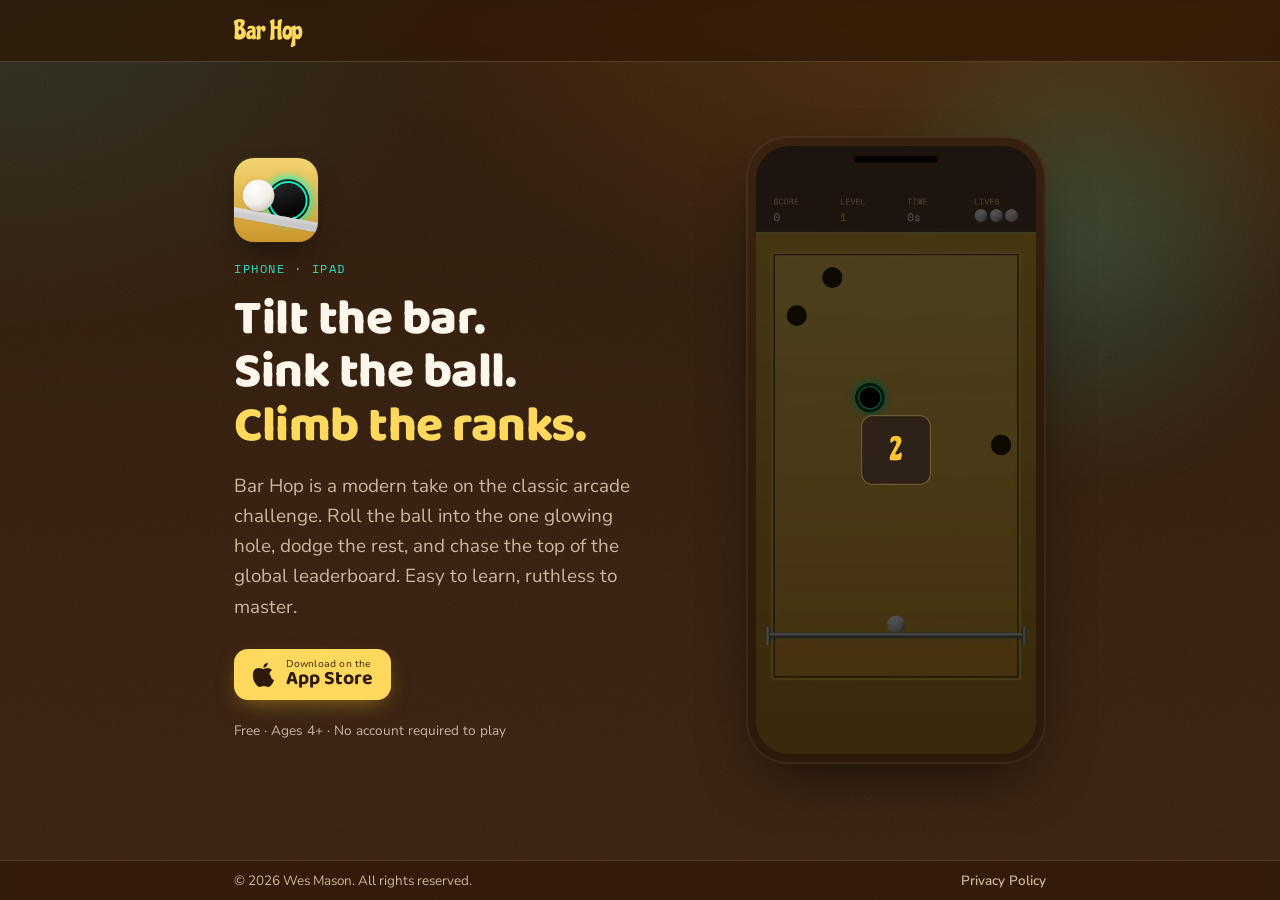
==== index.html @ 06c2917f "SEO: fix canonical to barhoparcade.com, add game structured data, sitemap, robots; iPhone/iPad only " ====
<!DOCTYPE html>
<html lang="en">
<head>
  <meta charset="UTF-8" />
  <meta name="viewport" content="width=device-width, initial-scale=1.0" />

  <title>Bar Hop Game — Free Tilt-and-Roll Arcade Puzzle for iPhone &amp; iPad</title>
  <meta name="description" content="Play Bar Hop — a free arcade puzzle game for iPhone &amp; iPad. Tilt the bar, roll the ball into the one glowing hole, and climb the global leaderboard. Easy to learn, ruthless to master." />
  <meta name="keywords" content="Bar Hop, Bar Hop game, Bar Hop arcade, tilt ball game, arcade puzzle game iPhone, free iOS game" />
  <meta name="theme-color" content="#1a0f07" />
  <link rel="canonical" href="https://barhoparcade.com/" />

  <!-- Favicons -->
  <link rel="icon" type="image/png" href="assets/app-icon.png" />
  <link rel="apple-touch-icon" href="assets/app-icon.png" />

  <!-- Open Graph / social sharing -->
  <meta property="og:type" content="website" />
  <meta property="og:site_name" content="Bar Hop" />
  <meta property="og:url" content="https://barhoparcade.com/" />
  <meta property="og:title" content="Bar Hop Game — Free Arcade Puzzle for iPhone &amp; iPad" />
  <meta property="og:description" content="Tilt the bar, roll the ball into the glowing hole, and climb the global leaderboard. A free arcade puzzle game on the App Store." />
  <meta property="og:image" content="https://barhoparcade.com/assets/app-icon.png" />
  <meta property="og:image:width" content="1024" />
  <meta property="og:image:height" content="1024" />
  <meta name="twitter:card" content="summary_large_image" />
  <meta name="twitter:title" content="Bar Hop Game — Free Arcade Puzzle for iPhone &amp; iPad" />
  <meta name="twitter:description" content="Tilt the bar, roll the ball into the glowing hole, and climb the global leaderboard. A free arcade puzzle game on the App Store." />
  <meta name="twitter:image" content="https://barhoparcade.com/assets/app-icon.png" />

  <!-- Structured data so Google recognizes this as the Bar Hop game -->
  <script type="application/ld+json">
  {
    "@context": "https://schema.org",
    "@type": "SoftwareApplication",
    "name": "Bar Hop",
    "alternateName": "Bar Hop Game",
    "url": "https://barhoparcade.com/",
    "image": "https://barhoparcade.com/assets/app-icon.png",
    "description": "Bar Hop is a free arcade puzzle game for iPhone and iPad. Tilt the bar, roll the ball into the one glowing hole, dodge the rest, and climb the global leaderboard.",
    "applicationCategory": "GameApplication",
    "operatingSystem": "iOS 15.1 or later, iPadOS",
    "downloadUrl": "https://apps.apple.com/us/app/bar-hop-game/id6760240128",
    "installUrl": "https://apps.apple.com/us/app/bar-hop-game/id6760240128",
    "author": { "@type": "Person", "name": "Wesley Mason" },
    "offers": { "@type": "Offer", "price": "0", "priceCurrency": "USD" }
  }
  </script>

  <!-- Fonts: rounded, playful headline to match the in-game wordmark -->
  <link rel="preconnect" href="https://fonts.googleapis.com" />
  <link rel="preconnect" href="https://fonts.gstatic.com" crossorigin />
  <link href="https://fonts.googleapis.com/css2?family=Baloo+2:wght@600;700;800&family=Chicle&family=Nunito+Sans:wght@400;600;700;800&family=Space+Mono:wght@400;700&display=swap" rel="stylesheet" />

  <link rel="stylesheet" href="styles.css" />

  <!-- Enable scroll-reveal only when JS is on; page is fully visible without JS -->
  <script>document.documentElement.classList.add('js');</script>
</head>
<body class="home">

  <!-- ===== Sticky header ===== -->
  <header class="site-header">
    <a class="brand" href="#top" aria-label="Bar Hop home">
      <span class="brand-name">Bar Hop</span>
    </a>
  </header>

  <main id="top">

    <!-- ===== Hero ===== -->
    <section class="hero">
      <div class="hero-glow" aria-hidden="true"></div>
      <div class="hero-inner">
        <div class="hero-copy reveal">
          <img class="hero-icon" src="assets/app-icon.png" alt="Bar Hop app icon" width="96" height="96" />
          <p class="eyebrow">iPhone · iPad</p>
          <h1 class="hero-title">Tilt the bar.<br />Sink the ball.<br /><span class="accent">Climb the ranks.</span></h1>
          <p class="hero-sub">Bar Hop is a modern take on the classic arcade challenge. Roll the ball into the one glowing hole, dodge the rest, and chase the top of the global leaderboard. Easy to learn, ruthless to master.</p>

          <div class="hero-actions">
            <a class="app-store-badge" href="https://apps.apple.com/us/app/bar-hop-game/id6760240128" target="_blank" rel="noopener" aria-label="Download Bar Hop on the App Store">
              <svg class="badge-apple" viewBox="0 0 384 512" aria-hidden="true" focusable="false"><path fill="currentColor" d="M318.7 268.7c-.2-36.7 16.4-64.4 50-84.8-18.8-26.9-47.2-41.7-84.7-44.6-35.5-2.8-74.3 20.7-88.5 20.7-15 0-49.4-19.7-76.4-19.7C32.3 141.2-8.4 184.8-8.4 282.7c0 28.9 5.3 58.8 15.9 89.7 14.2 40.5 65.5 140.1 119 138.5 28-.7 47.8-19.9 84.2-19.9 35.3 0 53.6 19.9 84.7 19.9 53.9-.8 100.3-91.3 113.8-131.9-72.3-34.1-68.5-99.8-68.5-110.3zM263.9 100.5c25.7-30.5 23.4-58.3 22.6-68.3-22.7 1.3-49 15.5-64 33-16.6 18.7-26.3 41.9-24.2 67.7 24.5 1.9 46.9-10.6 65.6-32.4z"/></svg>
              <span class="badge-text">
                <span class="badge-small">Download on the</span>
                <span class="badge-large">App Store</span>
              </span>
            </a>
            <p class="hero-meta">Free · Ages 4+ · No account required to play</p>
          </div>
        </div>

        <div class="hero-device reveal">
          <div class="phone phone-float">
            <video
              autoplay muted loop playsinline
              preload="auto"
              poster="assets/gameplay-poster.jpg"
              width="600" height="1304"
              aria-label="Bar Hop gameplay: a ball balanced on a tilting bar weaves toward the glowing green hole while dodging black holes.">
              <source src="assets/gameplay.webm" type="video/webm" />
              <source src="assets/gameplay.mp4" type="video/mp4" />
            </video>
          </div>
        </div>
      </div>
    </section>

  </main>

  <!-- ===== Footer ===== -->
  <footer class="site-footer">
    <div class="footer-inner">
      <p class="footer-copy">© <span id="year">2026</span> Wes Mason. All rights reserved.</p>
      <nav class="footer-links" aria-label="Footer">
        <a href="privacy.html">Privacy Policy</a>
      </nav>
    </div>
  </footer>

  <script>
    // Set current year
    document.getElementById('year').textContent = new Date().getFullYear();

    // Scroll-reveal (progressive enhancement)
    (function () {
      var els = document.querySelectorAll('.reveal');
      if (!('IntersectionObserver' in window) || window.matchMedia('(prefers-reduced-motion: reduce)').matches) {
        els.forEach(function (el) { el.classList.add('visible'); });
        return;
      }
      var io = new IntersectionObserver(function (entries) {
        entries.forEach(function (entry) {
          if (entry.isIntersecting) {
            entry.target.classList.add('visible');
            io.unobserve(entry.target);
          }
        });
      }, { threshold: 0.12, rootMargin: '0px 0px -40px 0px' });
      els.forEach(function (el) { io.observe(el); });
    })();
  </script>
</body>
</html>
---- styles.css ----
/* =========================================================
   Bar Hop — landing page styles
   Palette pulled straight from the game:
   warm gold/amber field · deep chocolate chrome ·
   bright yellow buttons · glowing teal target hole
   ========================================================= */

:root {
  --bg:          #2e1a0a;   /* warm dark cocoa */
  --bg-2:        #3a2210;   /* mid brown */
  --surface:     #4a2e16;   /* card brown */
  --surface-2:   #573519;   /* raised brown */
  --line:        rgba(255, 226, 170, 0.18);

  --gold:        #ffc829;   /* bright button yellow */
  --gold-strong: #ffd60a;
  --amber:       #e8941f;   /* play-field orange */
  --teal:        #2fe0c8;   /* glowing target hole */
  --teal-soft:   rgba(47, 224, 200, 0.18);

  --text:        #fdf6ea;   /* warm white */
  --muted:       #cbb79c;   /* warm gray */
  --ball:        #ffffff;

  --maxw: 1120px;
  --radius: 18px;
  --shadow: 0 24px 60px -20px rgba(0, 0, 0, 0.65);
  --header-h: 62px;
  --footer-h: 40px;

  --font-head: "Baloo 2", system-ui, -apple-system, "Segoe UI", sans-serif;
  --font-body: "Nunito Sans", system-ui, -apple-system, "Segoe UI", Roboto, sans-serif;
}

* { box-sizing: border-box; }

html { scroll-behavior: smooth; }

body {
  margin: 0;
  font-family: var(--font-body);
  color: var(--text);
  background:
    radial-gradient(1200px 700px at 80% -10%, rgba(232, 148, 31, 0.22), transparent 60%),
    radial-gradient(900px 600px at 0% 0%, rgba(47, 224, 200, 0.12), transparent 55%),
    linear-gradient(180deg, var(--bg) 0%, var(--bg-2) 100%);
  background-attachment: fixed;
  line-height: 1.6;
  -webkit-font-smoothing: antialiased;
  text-rendering: optimizeLegibility;
}

/* Very slight film grain over the background (sits behind all content) */
body::before {
  content: "";
  position: fixed;
  inset: 0;
  z-index: -1;
  pointer-events: none;
  opacity: 0.06;
  background-image: url("data:image/svg+xml,%3Csvg xmlns='http://www.w3.org/2000/svg' width='220' height='220'%3E%3Cfilter id='g'%3E%3CfeTurbulence type='fractalNoise' baseFrequency='0.82' numOctaves='2' stitchTiles='stitch'/%3E%3CfeColorMatrix type='saturate' values='0'/%3E%3C/filter%3E%3Crect width='100%25' height='100%25' filter='url(%23g)'/%3E%3C/svg%3E");
}

img { max-width: 100%; display: block; }

a { color: var(--teal); text-decoration: none; }
a:hover { text-decoration: underline; }

h1, h2, h3 {
  font-family: var(--font-head);
  line-height: 1.08;
  margin: 0;
  letter-spacing: -0.01em;
}

:focus-visible {
  outline: 3px solid var(--teal);
  outline-offset: 3px;
  border-radius: 6px;
}

/* ---------- Buttons ---------- */
.btn {
  display: inline-flex;
  align-items: center;
  justify-content: center;
  font-family: var(--font-head);
  font-weight: 700;
  font-size: 0.95rem;
  padding: 0.6rem 1.15rem;
  border-radius: 999px;
  transition: transform 0.15s ease, box-shadow 0.15s ease, filter 0.15s ease;
  white-space: nowrap;
}
.btn:hover { text-decoration: none; }

.btn-gold {
  background: linear-gradient(180deg, var(--gold-strong), var(--gold));
  color: #3a2406;
  box-shadow: 0 8px 22px -8px rgba(255, 200, 41, 0.7);
}
.btn-gold:hover { transform: translateY(-2px); filter: brightness(1.04); }
.btn-gold:active { transform: translateY(0); }

/* ---------- App Store badge ---------- */
.app-store-badge {
  display: inline-flex;
  align-items: center;
  gap: 0.6rem;
  background: #FFD85E;
  color: var(--bg);
  padding: 0.62rem 1.15rem 0.62rem 1rem;
  border-radius: 14px;
  border: none;
  box-shadow: 0 8px 22px -8px rgba(255, 200, 41, 0.5);
  transition: transform 0.15s ease, box-shadow 0.15s ease, filter 0.15s ease;
}
.app-store-badge:hover {
  text-decoration: none;
  transform: translateY(-2px);
  filter: brightness(1.04);
  box-shadow: 0 14px 30px -10px rgba(255, 200, 41, 0.6);
}
.badge-apple { width: 26px; height: 26px; color: var(--bg); flex: none; }
.badge-text { display: flex; flex-direction: column; line-height: 1.05; text-align: left; }
.badge-small { font-size: 0.62rem; letter-spacing: 0.02em; opacity: 0.92; }
.badge-large { font-family: var(--font-head); font-weight: 700; font-size: 1.22rem; }

/* ---------- Sticky header ---------- */
.site-header {
  position: sticky;
  top: 0;
  z-index: 50;
  height: var(--header-h);
  display: flex;
  align-items: center;
  justify-content: space-between;
  gap: 1rem;
  /* inset to the same centered content box as the hero, so logo/CTA align with the content edges */
  padding: 0 max(clamp(1.5rem, 4vw, 2.5rem), calc((100% - 50.75rem) / 2));
  background: rgba(46, 26, 10, 0.78);
  backdrop-filter: saturate(160%) blur(12px);
  -webkit-backdrop-filter: saturate(160%) blur(12px);
  border-bottom: 1px solid var(--line);
}
.brand { display: inline-flex; align-items: center; gap: 0.9rem; color: var(--text); }
.brand:hover { text-decoration: none; }
.brand-icon { border-radius: 9px; box-shadow: 0 2px 8px rgba(0,0,0,0.4); }
.brand-name { font-family: "Chicle", var(--font-head); font-weight: 400; font-size: 1.7rem; letter-spacing: -0.01em; color: #FFD85E; }

/* ---------- Layout helpers ---------- */
section:not(.hero) { padding: clamp(3.5rem, 8vw, 6.5rem) clamp(1rem, 4vw, 2rem); }
.section-head { max-width: 640px; margin: 0 auto clamp(2rem, 5vw, 3.25rem); text-align: center; }
.section-head h2 { font-size: clamp(1.7rem, 4.4vw, 2.6rem); font-weight: 800; }
.section-head p { color: var(--muted); font-size: 1.08rem; margin: 0.8rem 0 0; }

/* ---------- Hero ---------- */
.hero {
  position: relative;
  overflow: hidden;
  height: calc(100dvh - var(--header-h));
  display: flex;
  flex-direction: column;
  justify-content: center;
  /* less padding on top than bottom — nudges the centered content upward */
  padding: clamp(0.75rem, 2.5vmin, 1.75rem) clamp(1.5rem, 4vw, 2.5rem) clamp(1.5rem, 5vmin, 4rem);
}
.hero-glow {
  position: absolute;
  top: -10%;
  right: -5%;
  width: 520px;
  height: 520px;
  background: radial-gradient(circle, var(--teal-soft), transparent 65%);
  filter: blur(20px);
  pointer-events: none;
  z-index: 0;
}
.hero-inner {
  position: relative;
  z-index: 1;
  width: 100%;
  max-width: var(--maxw);
  margin: 0 auto;
  display: grid;
  grid-template-columns: 1fr;
  gap: clamp(2rem, 5vw, 3.5rem);
  align-items: center;
}
.hero-icon {
  width: clamp(52px, 10vmin, 84px);
  height: clamp(52px, 10vmin, 84px);
  border-radius: 23.8%; /* proportional, so the corners look identical at every size */
  box-shadow: 0 14px 30px -10px rgba(0,0,0,0.6), 0 0 0 1px rgba(255,255,255,0.06);
  margin-bottom: clamp(0.5rem, 2vmin, 1.2rem);
}
.eyebrow {
  text-transform: uppercase;
  letter-spacing: 0.14em;
  font-size: 0.72rem;
  font-family: "Space Mono", monospace;
  font-weight: 400;
  color: var(--teal);
  margin: 0 0 0.9rem;
}
.hero-title {
  font-size: clamp(1.6rem, min(6vw, 5.5vh), 4rem);
  font-weight: 800;
  margin-bottom: clamp(0.6rem, 2vmin, 1.1rem);
}
.hero-title .accent {
  color: #FFD85E;
}
.hero-sub {
  color: var(--muted);
  font-size: clamp(0.9rem, min(2.4vw, 2.2vh), 1.18rem);
  max-width: 36ch;
  margin: 0 0 clamp(1rem, 3vmin, 1.8rem);
}
.hero-copy { display: flex; flex-direction: column; align-items: flex-start; text-align: left; }
.hero-actions { display: flex; flex-direction: column; align-items: flex-start; gap: 1.25rem; }
.hero-meta { color: var(--muted); font-size: 0.85rem; margin: 0; }

.hero-device { display: flex; justify-content: center; align-items: center; }

/* ---------- Phone frame ---------- */
.phone {
  position: relative;
  --phone-w: 280px;
  width: var(--phone-w);
  /* All frame metrics scale with --phone-w so corners stay proportional at any size */
  padding: calc(var(--phone-w) * 0.034);
  background: linear-gradient(160deg, var(--bg-2), var(--bg) 60%);
  border-radius: calc(var(--phone-w) * 0.14);
  box-shadow:
    var(--shadow),
    inset 0 0 0 2px rgba(255, 255, 255, 0.06);
}
.phone::before {
  /* speaker / camera pill */
  content: "";
  position: absolute;
  top: calc(var(--phone-w) * 0.067);
  left: 50%;
  transform: translateX(-50%);
  width: calc(var(--phone-w) * 0.28);
  height: calc(var(--phone-w) * 0.024);
  background: #000;
  border-radius: 999px;
  z-index: 2;
  opacity: 0.85;
}
.phone img,
.phone video {
  width: 100%;
  height: auto;
  border-radius: calc(var(--phone-w) * 0.11);
  display: block;
}
.phone-float {
  /* Scale width so height always fits (between header + footer); radius tracks --phone-w so the whole phone scales uniformly */
  --phone-w: min(300px, 82vw, calc((100dvh - var(--header-h) - var(--footer-h) - 6rem) * 0.46));
}

/* ---------- Screenshot gallery ---------- */
.shots {
  max-width: var(--maxw);
  margin: 0 auto;
  display: grid;
  grid-template-columns: repeat(auto-fit, minmax(220px, 1fr));
  gap: clamp(1.5rem, 4vw, 2.5rem);
  justify-items: center;
}
.shot { margin: 0; max-width: 300px; text-align: center; }
.shot .phone { width: 250px; }
.shot figcaption {
  margin-top: 1.2rem;
  color: var(--muted);
  font-size: 0.96rem;
}
.shot figcaption strong {
  display: block;
  color: var(--text);
  font-family: var(--font-head);
  font-weight: 700;
  font-size: 1.12rem;
  margin-bottom: 0.25rem;
}

/* ---------- Features ---------- */
.feature-grid {
  max-width: var(--maxw);
  margin: 0 auto;
  display: grid;
  grid-template-columns: repeat(auto-fit, minmax(240px, 1fr));
  gap: 1.2rem;
}
.feature {
  background: linear-gradient(180deg, var(--surface), var(--surface-2));
  border: 1px solid var(--line);
  border-radius: var(--radius);
  padding: 1.6rem 1.5rem;
  transition: transform 0.18s ease, border-color 0.18s ease;
}
.feature:hover { transform: translateY(-4px); border-color: rgba(47, 224, 200, 0.35); }
.feature-icon {
  display: inline-flex;
  align-items: center;
  justify-content: center;
  width: 46px; height: 46px;
  border-radius: 13px;
  color: var(--teal);
  background: var(--teal-soft);
  margin-bottom: 1rem;
}
.feature-icon svg { width: 24px; height: 24px; }
.feature h3 { font-size: 1.22rem; font-weight: 700; margin-bottom: 0.4rem; }
.feature p { color: var(--muted); margin: 0; font-size: 0.98rem; }

/* ---------- Final CTA band ---------- */
.cta-band { padding-bottom: clamp(4rem, 9vw, 7rem); }
.cta-inner {
  position: relative;
  overflow: hidden;
  max-width: 760px;
  margin: 0 auto;
  text-align: center;
  background: linear-gradient(180deg, var(--surface-2), var(--surface));
  border: 1px solid var(--line);
  border-radius: 28px;
  padding: clamp(2.5rem, 6vw, 4rem) clamp(1.5rem, 5vw, 3rem);
  box-shadow: var(--shadow);
}
.cta-glow {
  position: absolute;
  inset: -40% 30% auto;
  height: 320px;
  background: radial-gradient(circle at 50% 0%, rgba(255, 200, 41, 0.25), transparent 70%);
  pointer-events: none;
}
.cta-inner > * { position: relative; z-index: 1; }
.cta-icon {
  width: 72px; height: 72px;
  border-radius: 18px;
  margin: 0 auto 1.2rem;
  box-shadow: 0 12px 28px -10px rgba(0,0,0,0.6);
}
.cta-inner h2 { font-size: clamp(1.7rem, 5vw, 2.6rem); font-weight: 800; }
.cta-inner p { color: var(--muted); font-size: 1.1rem; margin: 0.7rem 0 1.8rem; }
.cta-inner .app-store-badge { margin: 0 auto; }

/* ---------- Footer ---------- */
.site-footer {
  border-top: 1px solid var(--line);
  background: rgba(46, 26, 10, 0.78);
  backdrop-filter: saturate(160%) blur(12px);
  -webkit-backdrop-filter: saturate(160%) blur(12px);
  height: var(--footer-h);
  /* inset to the same centered content box as the header/hero so the edges line up */
  padding: 0 max(clamp(1.5rem, 4vw, 2.5rem), calc((100% - 50.75rem) / 2));
}
.footer-inner {
  height: 100%;
  display: flex;
  flex-wrap: nowrap;
  align-items: center;
  justify-content: space-between;
  gap: 0.3rem 1.6rem;
}
.footer-links { display: flex; gap: 1.4rem; flex-wrap: wrap; }
.footer-links a { color: var(--muted); font-weight: 600; font-size: 0.84rem; }
.footer-links a:hover { color: var(--text); }
.footer-copy { color: var(--muted); font-size: 0.84rem; margin: 0; }

/* ---------- Scroll reveal (only active when JS adds .js to <html>) ---------- */
.js .reveal {
  opacity: 0;
  transition: opacity 0.6s ease;
}
.js .reveal.visible { opacity: 1; }

/* ---------- Home page: lock to the viewport — never scrolls, footer always visible ---------- */
body.home {
  position: fixed;
  top: 0;
  left: 0;
  width: 100%;
  height: 100dvh;
  overflow: hidden;
  display: flex;
  flex-direction: column;
}
body.home .site-header { position: static; flex: 0 0 auto; }
body.home main { flex: 1 1 auto; min-height: 0; display: flex; flex-direction: column; }
body.home .hero {
  flex: 1 1 auto;
  height: auto;
  min-height: 0;
  overflow: hidden;
}
body.home .site-footer { flex: 0 0 auto; }

/* ---------- Desktop ---------- */
@media (min-width: 680px) {
  .hero-inner {
    grid-template-columns: minmax(0, 30rem) auto;
    justify-content: center;
    gap: clamp(1rem, 3vw, 2rem); /* shrinks as the viewport narrows so text + phone get closer before stacking */
  }
}

@media (max-width: 679.98px) {
  /* Too narrow for the phone — drop it entirely and show the text only,
     left-aligned but centered as a block in the content area */
  .hero-device { display: none; }
  .hero-copy { justify-self: center; }
  /* with the phone gone there's room — bump the icon, title, and body text a bit on mobile */
  .hero-icon { width: clamp(64px, 17vw, 84px); height: clamp(64px, 17vw, 84px); }
  .hero-title { font-size: clamp(2rem, min(8vw, 5.5vh), 2.6rem); }
  .hero-sub { font-size: clamp(1rem, min(4vw, 2.5vh), 1.18rem); }
}

/* ---------- Reduced motion ---------- */
@media (prefers-reduced-motion: reduce) {
  * { animation: none !important; scroll-behavior: auto !important; }
  .js .reveal { opacity: 1; transform: none; transition: none; }
  .phone-float { animation: none; }
}
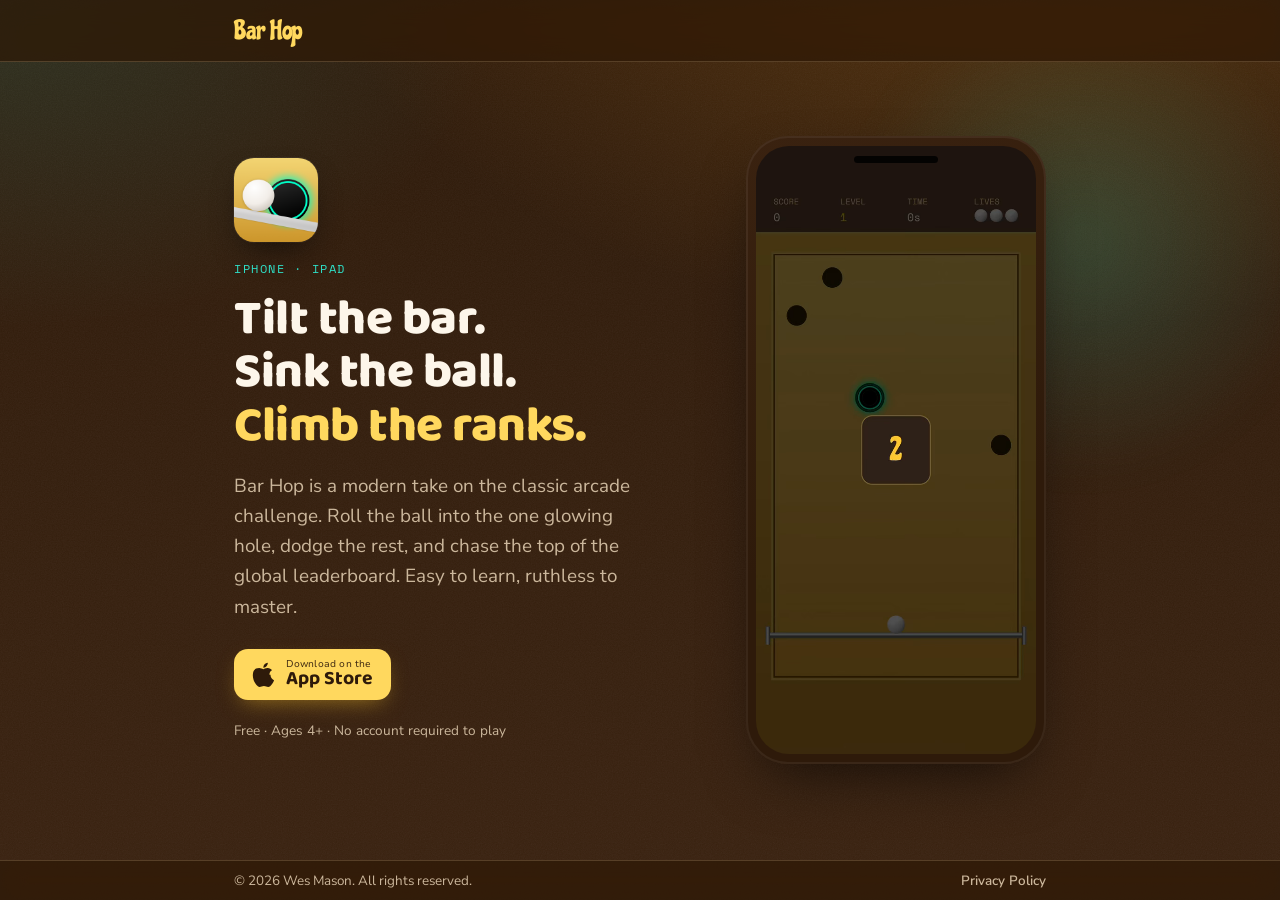
==== commit 3ce4d8ab: "Add Google Search Console verification meta tag Co-Authored-By: Claude Opus 4.8 <noreply@anthropic.c" ====
--- a/index.html
+++ b/index.html
@@ -3,6 +3,9 @@
 <head>
   <meta charset="UTF-8" />
   <meta name="viewport" content="width=device-width, initial-scale=1.0" />
+
+  <!-- Google Search Console verification -->
+  <meta name="google-site-verification" content="99DyJeQznOienS9ne6PP5O8R6D0FMGjsKNd3wcqGZ1I" />
 
   <title>Bar Hop Game — Free Tilt-and-Roll Arcade Puzzle for iPhone &amp; iPad</title>
   <meta name="description" content="Play Bar Hop — a free arcade puzzle game for iPhone &amp; iPad. Tilt the bar, roll the ball into the one glowing hole, and climb the global leaderboard. Easy to learn, ruthless to master." />
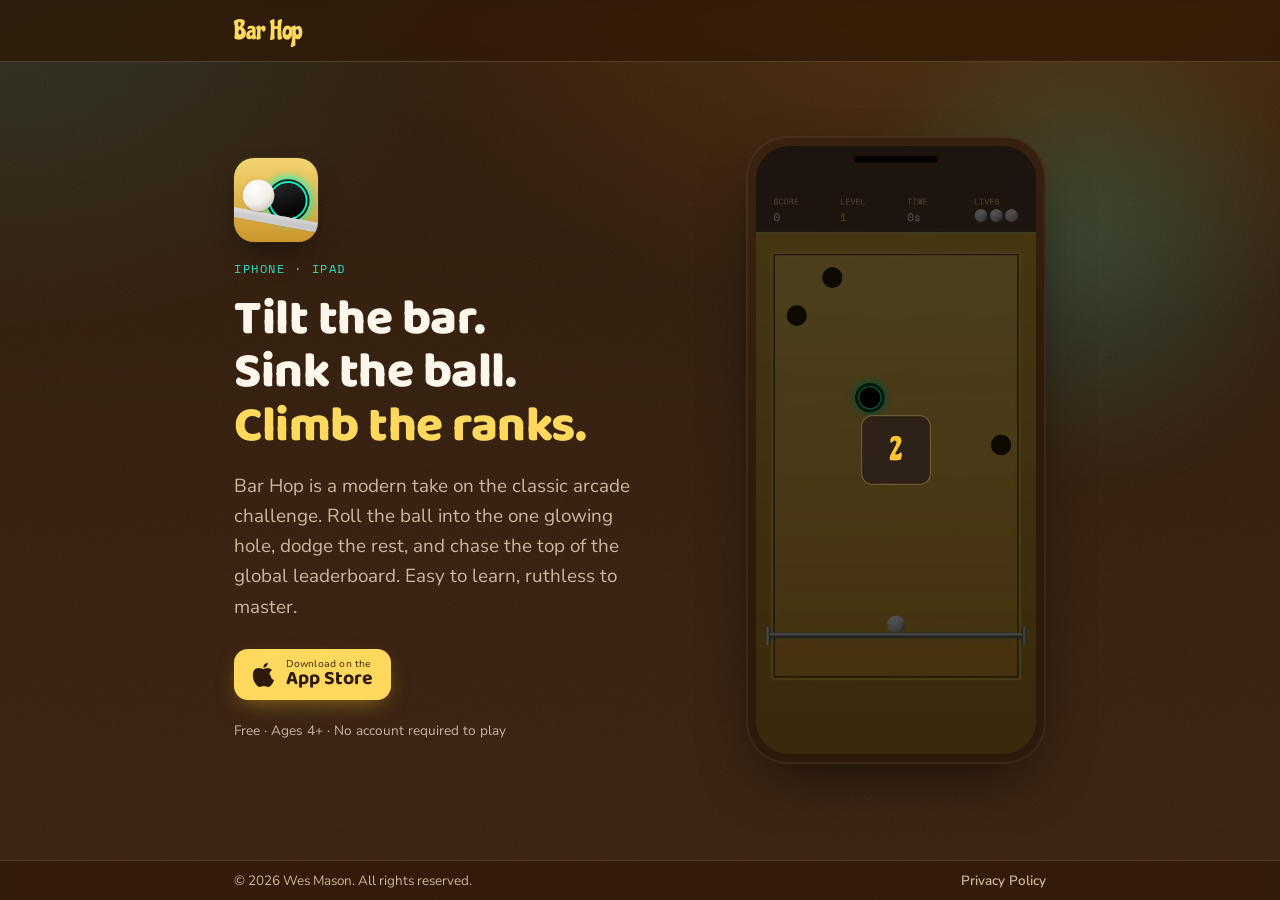
==== commit 4f840fb5: "Add ChatGPT Ads measurement pixel (page_viewed + lead_created on App Store click) Co-Authored-By: Cl" ====
--- a/index.html
+++ b/index.html
@@ -3,6 +3,28 @@
 <head>
   <meta charset="UTF-8" />
   <meta name="viewport" content="width=device-width, initial-scale=1.0" />
+
+  <!-- ChatGPT Ads measurement pixel -->
+  <script>
+    (function (w, d, s, u) {
+      if (w.oaiq) return;
+      var q = function () { q.q.push(arguments); };
+      q.q = [];
+      w.oaiq = q;
+      var js = d.createElement(s);
+      js.async = true;
+      js.src = u;
+      var f = d.getElementsByTagName(s)[0];
+      f.parentNode.insertBefore(js, f);
+    })(window, document, "script", "https://bzrcdn.openai.com/sdk/oaiq.min.js");
+
+    // Pixel ID from Ads Manager → Conversions. debug:true logs events to the console; remove once verified.
+    oaiq("init", { pixelId: "19XJ55HW6v8sWBikZX3B9s", debug: true });
+    oaiq("measure", "page_viewed", {
+      type: "contents",
+      contents: [{ id: "home", name: "Bar Hop landing page", content_type: "page" }]
+    });
+  </script>
 
   <!-- Google Search Console verification -->
   <meta name="google-site-verification" content="99DyJeQznOienS9ne6PP5O8R6D0FMGjsKNd3wcqGZ1I" />
@@ -142,6 +164,15 @@
       }, { threshold: 0.12, rootMargin: '0px 0px -40px 0px' });
       els.forEach(function (el) { io.observe(el); });
     })();
+
+    // ChatGPT Ads: log a conversion (lead) when the App Store download button is clicked
+    (function () {
+      document.querySelectorAll('.app-store-badge').forEach(function (el) {
+        el.addEventListener('click', function () {
+          if (window.oaiq) oaiq("measure", "lead_created", { type: "customer_action" });
+        });
+      });
+    })();
   </script>
 </body>
 </html>
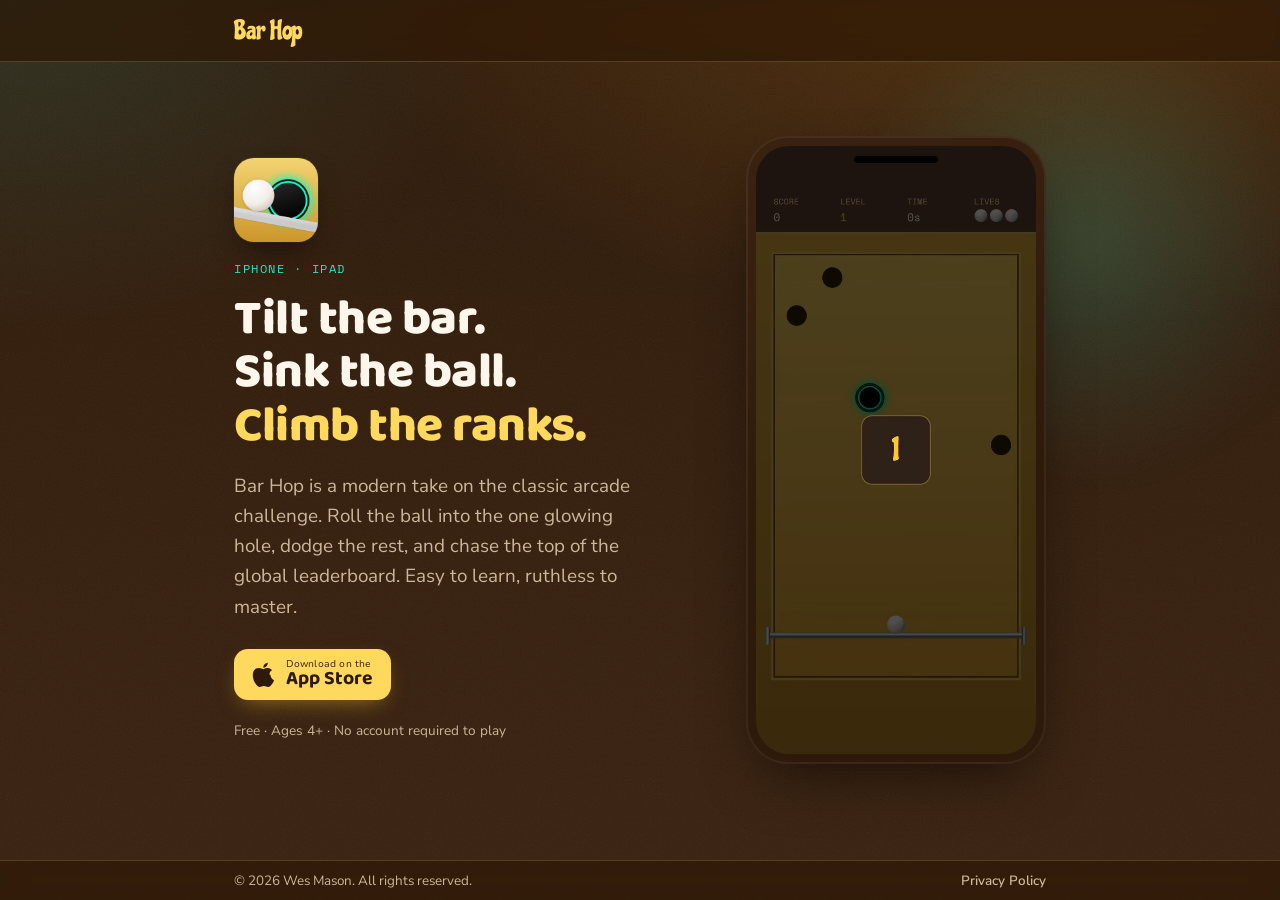
==== commit 1a91fedc: "Turn off ChatGPT Ads pixel debug logging now that tracking is verified Co-Authored-By: Claude Opus 4" ====
--- a/index.html
+++ b/index.html
@@ -18,8 +18,8 @@
       f.parentNode.insertBefore(js, f);
     })(window, document, "script", "https://bzrcdn.openai.com/sdk/oaiq.min.js");
 
-    // Pixel ID from Ads Manager → Conversions. debug:true logs events to the console; remove once verified.
-    oaiq("init", { pixelId: "19XJ55HW6v8sWBikZX3B9s", debug: true });
+    // Pixel ID from Ads Manager → Conversions.
+    oaiq("init", { pixelId: "19XJ55HW6v8sWBikZX3B9s" });
     oaiq("measure", "page_viewed", {
       type: "contents",
       contents: [{ id: "home", name: "Bar Hop landing page", content_type: "page" }]
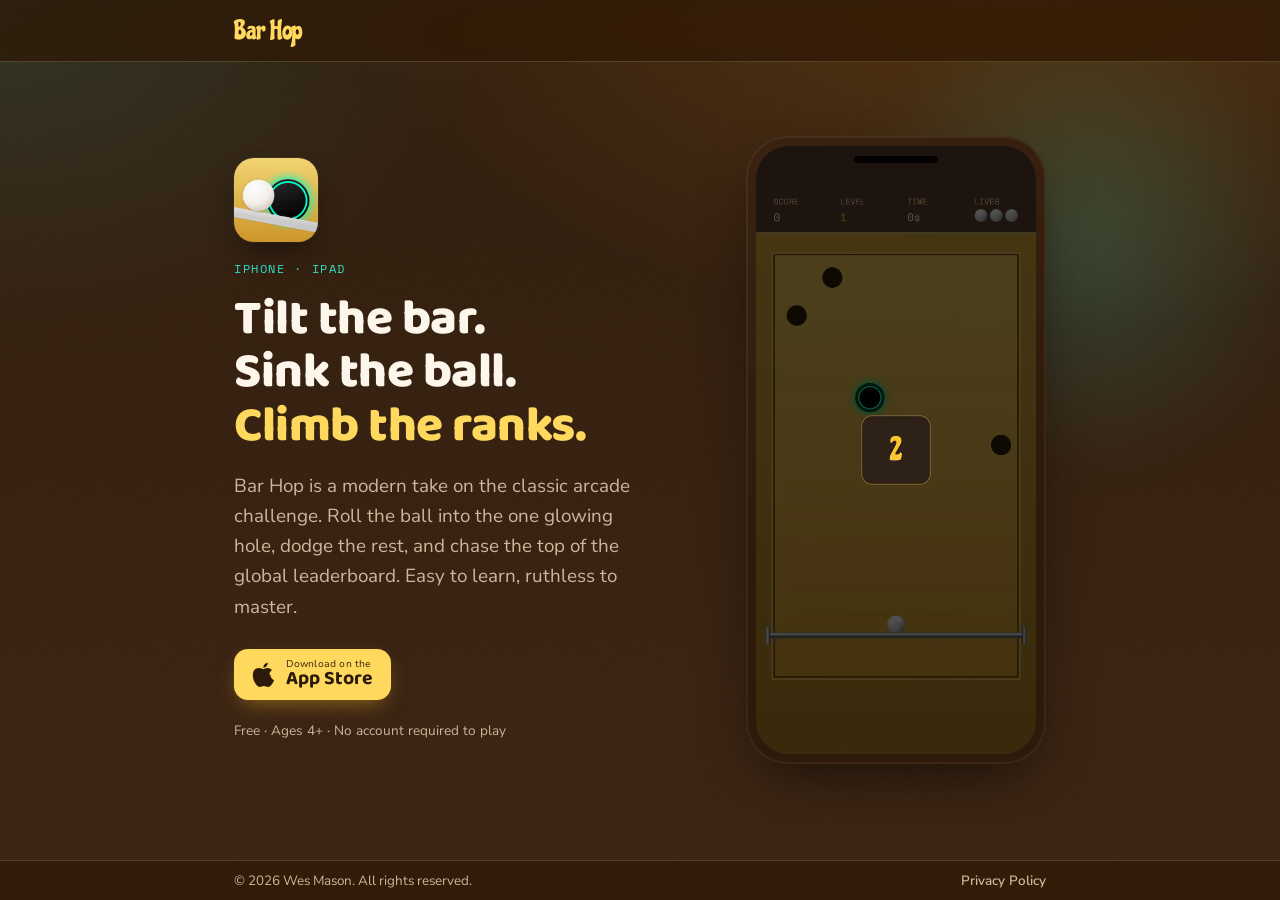
==== commit 3ada6f56: "Add X Ads conversion pixel (rh98h) to all pages Co-Authored-By: Claude Fable 5 <noreply@anthropic.co" ====
--- a/index.html
+++ b/index.html
@@ -24,6 +24,15 @@
       type: "contents",
       contents: [{ id: "home", name: "Bar Hop landing page", content_type: "page" }]
     });
+  </script>
+
+
+  <!-- X Ads conversion pixel -->
+  <script>
+    !function(e,t,n,s,u,a){e.twq||(s=e.twq=function(){s.exe?s.exe.apply(s,arguments):s.queue.push(arguments);
+    },s.version='1.1',s.queue=[],u=t.createElement(n),u.async=!0,u.src='https://static.ads-twitter.com/uwt.js',
+    a=t.getElementsByTagName(n)[0],a.parentNode.insertBefore(u,a))}(window,document,'script');
+    twq('config','rh98h');
   </script>
 
   <!-- Google Search Console verification -->
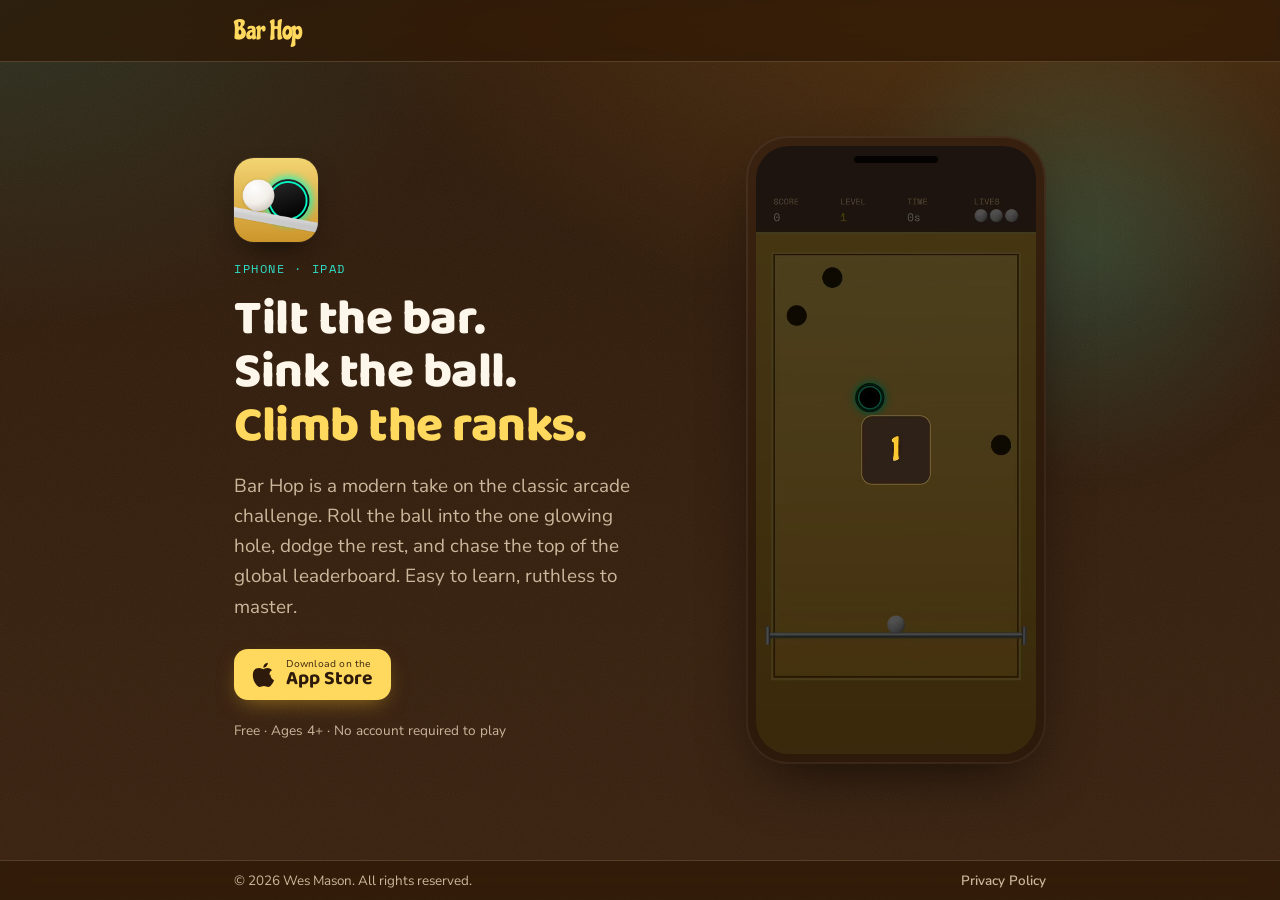
==== commit e777e91d: "Fire X App Store Click event (tw-rh98h-rhec2) on store link clicks Co-Authored-By: Claude Fable 5 <n" ====
--- a/index.html
+++ b/index.html
@@ -33,6 +33,14 @@
     },s.version='1.1',s.queue=[],u=t.createElement(n),u.async=!0,u.src='https://static.ads-twitter.com/uwt.js',
     a=t.getElementsByTagName(n)[0],a.parentNode.insertBefore(u,a))}(window,document,'script');
     twq('config','rh98h');
+  </script>
+
+  <!-- X conversion event: App Store Click (fires only on store link clicks) -->
+  <script>
+    document.addEventListener('click', function (e) {
+      var a = e.target && e.target.closest ? e.target.closest('a[href*="apps.apple.com"]') : null;
+      if (a && window.twq) { twq('event', 'tw-rh98h-rhec2', {}); }
+    });
   </script>
 
   <!-- Google Search Console verification -->
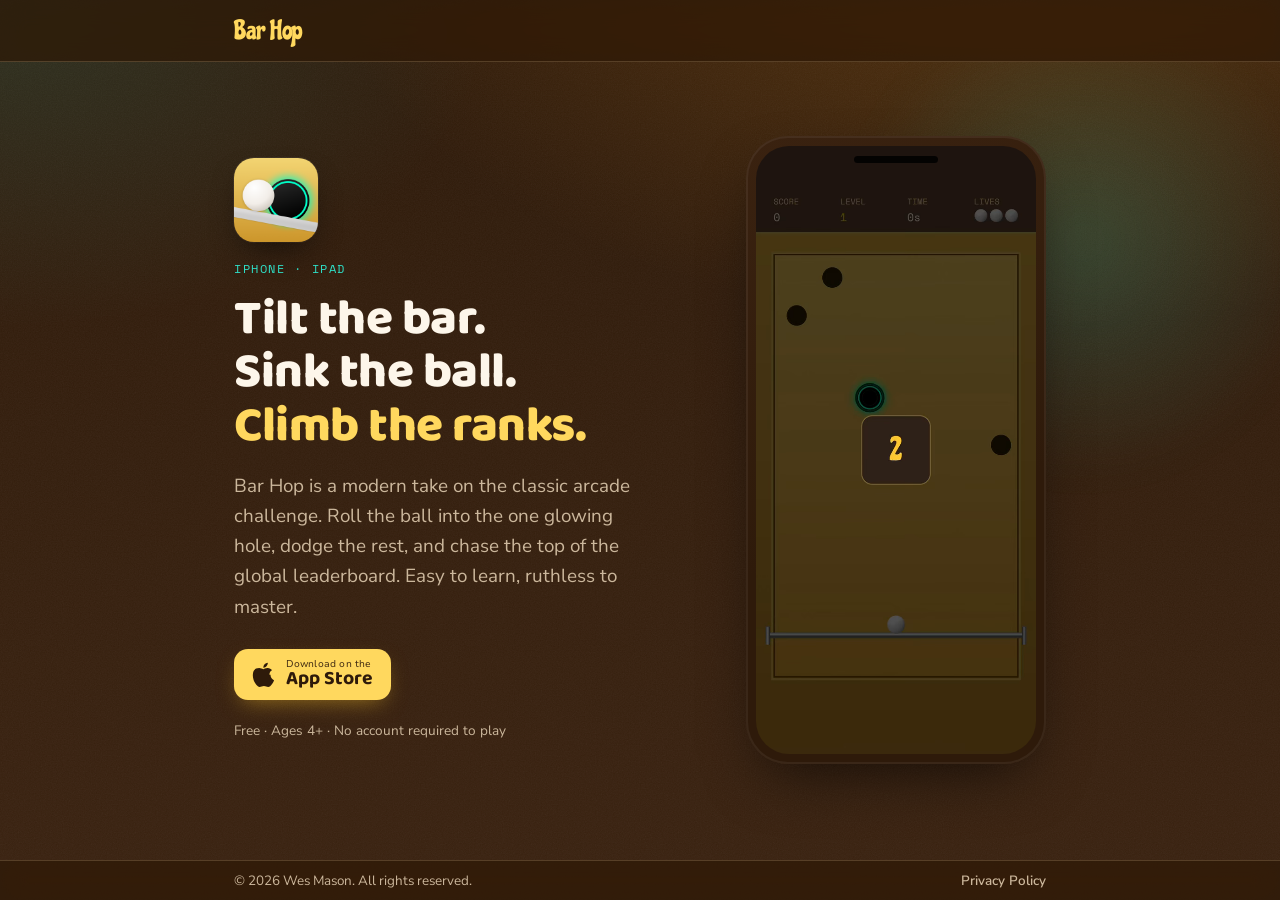
==== commit a4c7eba0: "Add Pinterest tag (2613186552150); unify App Store click events for X + Pinterest Co-Authored-By: Cl" ====
--- a/index.html
+++ b/index.html
@@ -35,11 +35,30 @@
     twq('config','rh98h');
   </script>
 
-  <!-- X conversion event: App Store Click (fires only on store link clicks) -->
+
+  <!-- Pinterest Tag -->
+  <script>
+    !function(e){if(!window.pintrk){window.pintrk = function () {
+    window.pintrk.queue.push(Array.prototype.slice.call(arguments))};var
+      n=window.pintrk;n.queue=[],n.version="3.0";var
+      t=document.createElement("script");t.async=!0,t.src=e;var
+      r=document.getElementsByTagName("script")[0];
+      r.parentNode.insertBefore(t,r)}}("https://s.pinimg.com/ct/core.js");
+    pintrk('load', '2613186552150');
+    pintrk('page');
+  </script>
+  <noscript>
+    <img height="1" width="1" style="display:none;" alt=""
+      src="https://ct.pinterest.com/v3/?event=init&tid=2613186552150&noscript=1" />
+  </noscript>
+  <!-- end Pinterest Tag -->
+  <!-- Ad conversion events: fire when a visitor clicks through to the App Store -->
   <script>
     document.addEventListener('click', function (e) {
       var a = e.target && e.target.closest ? e.target.closest('a[href*="apps.apple.com"]') : null;
-      if (a && window.twq) { twq('event', 'tw-rh98h-rhec2', {}); }
+      if (!a) return;
+      if (window.twq) { twq('event', 'tw-rh98h-rhec2', {}); }
+      if (window.pintrk) { pintrk('track', 'lead'); }
     });
   </script>
 
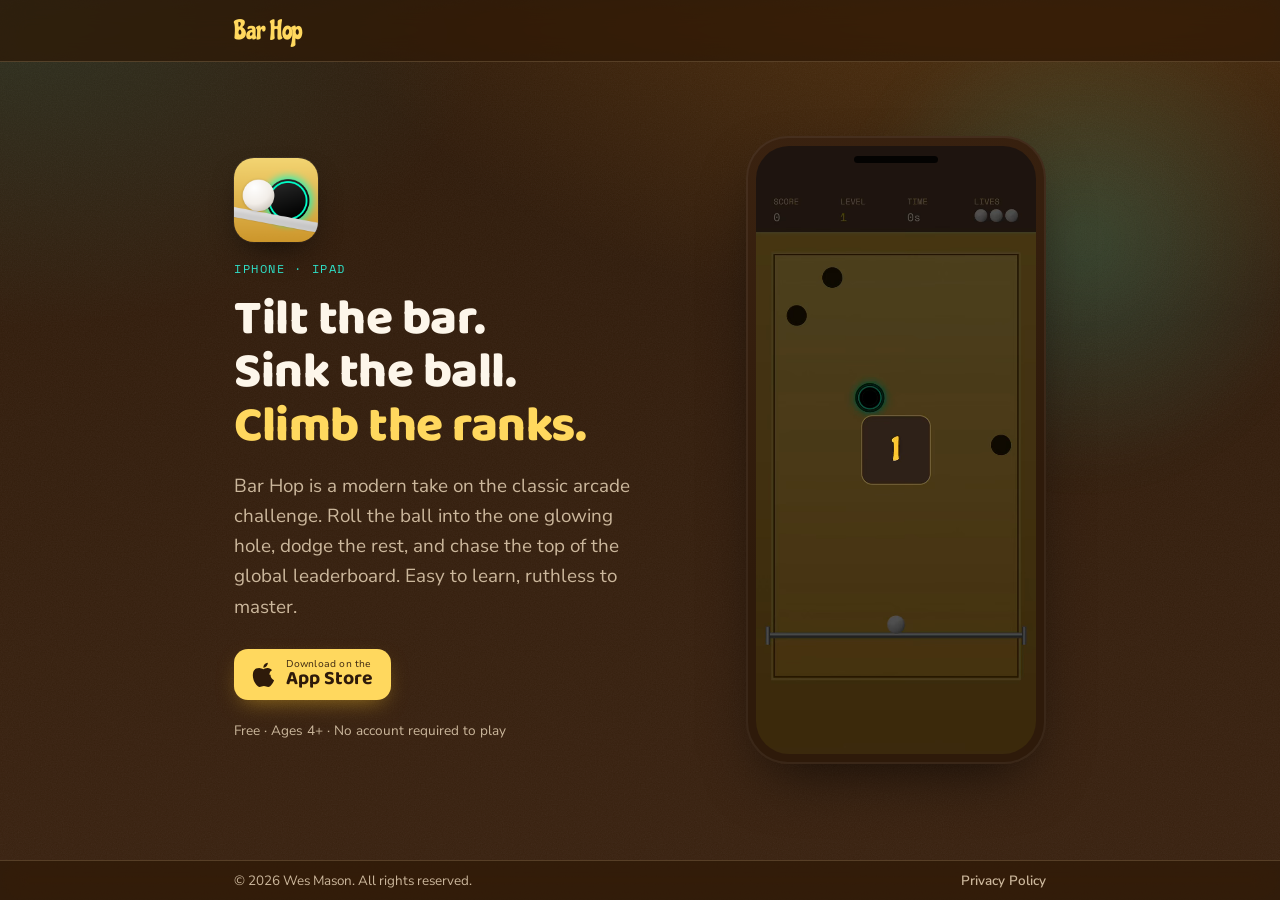
==== commit 5b7ea520: "Fire standard pagevisit event for Pinterest conversion reporting Co-Authored-By: Claude Fable 5 <nor" ====
--- a/index.html
+++ b/index.html
@@ -46,6 +46,7 @@
       r.parentNode.insertBefore(t,r)}}("https://s.pinimg.com/ct/core.js");
     pintrk('load', '2613186552150');
     pintrk('page');
+    pintrk('track', 'pagevisit');
   </script>
   <noscript>
     <img height="1" width="1" style="display:none;" alt=""
